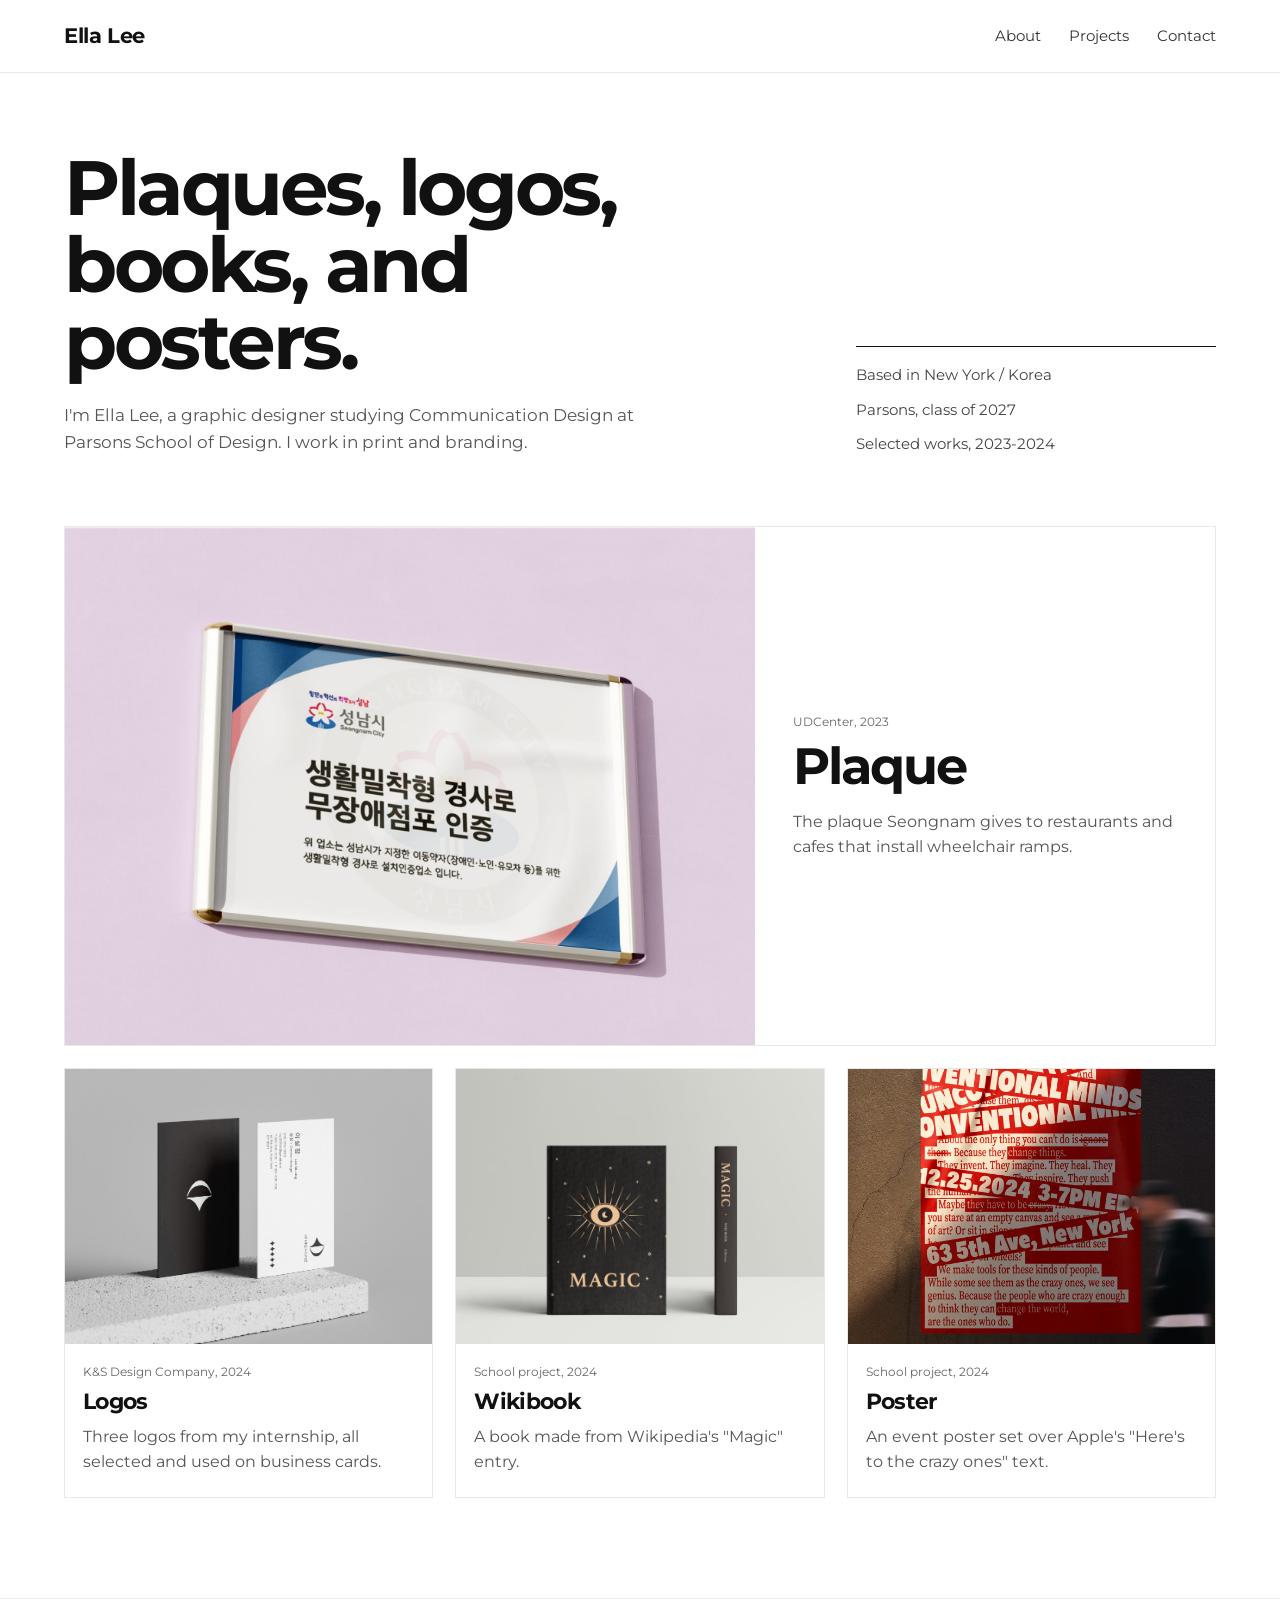
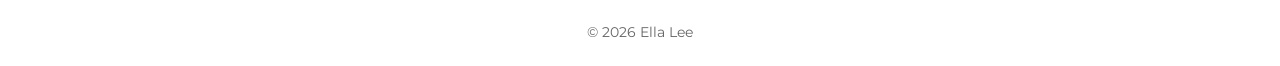
==== index.html @ b012d330 "Publish Ella Lee portfolio Co-Authored-By: Claude Opus 5.5 <noreply@anthropic.com>" ====
<!DOCTYPE html>
<html lang="en">
<head>
  <meta charset="UTF-8">
  <meta name="viewport" content="width=device-width, initial-scale=1">
  <title>Ella Lee, Graphic Designer</title>
  <meta name="description" content="Ella Lee is a graphic designer working in print and branding, studying Communication Design at Parsons School of Design.">
  <link href="https://fonts.googleapis.com/css?family=Montserrat:400,700&display=swap" rel="stylesheet">
  <link href="style.css" rel="stylesheet">
</head>
<body>
  <nav>
    <div class="container">
      <a class="logo" href="index.html">Ella Lee</a>
      <ul>
        <li><a href="about.html">About</a></li>
        <li><a href="index.html">Projects</a></li>
        <li><a href="contact.html">Contact</a></li>
      </ul>
    </div>
  </nav>
  <main>
    <section class="hero">
      <div class="container hero-inner">
        <div>
          <h1>Plaques, logos, books, and posters.</h1>
          <p>I'm Ella Lee, a graphic designer studying Communication Design at Parsons School of Design. I work in print and branding.</p>
        </div>
        <div class="hero-meta">
          <div>Based in New York / Korea</div>
          <div>Parsons, class of 2027</div>
          <div>Selected works, 2023-2024</div>
        </div>
      </div>
    </section>
    <section>
      <div class="container">
        <a class="featured-card" href="Signboard.html">
          <img src="images/plaque-mockup.jpg" alt="Framed Seongnam City accessibility plaque on a wall">
          <div class="featured-content">
            <span class="category">UDCenter, 2023</span>
            <h2>Plaque</h2>
            <p>The plaque Seongnam gives to restaurants and cafes that install wheelchair ramps.</p>
          </div>
        </a>
        <div class="project-grid">
          <a class="project-card" href="logos.html">
            <img src="images/business-cards.jpg" alt="Business card mockup with the Haedam logo" loading="lazy">
            <div class="project-info">
              <span class="category">K&amp;S Design Company, 2024</span>
              <h2>Logos</h2>
              <p>Three logos from my internship, all selected and used on business cards.</p>
            </div>
          </a>
          <a class="project-card" href="book1.html">
            <img src="images/book-hero.jpg" alt="Black hardcover book titled Magic with a gold eye on the cover" loading="lazy">
            <div class="project-info">
              <span class="category">School project, 2024</span>
              <h2>Wikibook</h2>
              <p>A book made from Wikipedia's "Magic" entry.</p>
            </div>
          </a>
          <a class="project-card" href="poster1.html">
            <img src="images/poster-mockup.jpg" alt="Red and white Unconventional Minds poster on a wall" loading="lazy">
            <div class="project-info">
              <span class="category">School project, 2024</span>
              <h2>Poster</h2>
              <p>An event poster set over Apple's "Here's to the crazy ones" text.</p>
            </div>
          </a>
        </div>
      </div>
    </section>
  </main>
  <footer>
    <div class="container">&copy; 2026 Ella Lee</div>
  </footer>
</body>
</html>
---- style.css ----
* { margin: 0; padding: 0; box-sizing: border-box; }
body { font-family: 'Montserrat', sans-serif; color: #111; background: #fff; line-height: 1.6; min-height: 100vh; display: flex; flex-direction: column; }
main { flex: 1; }
a { color: inherit; text-decoration: none; }
a:focus-visible { outline: 2px solid #111; outline-offset: 4px; }
img { display: block; width: 100%; height: auto; }
.container { width: 90%; max-width: 1440px; margin: 0 auto; }

/* nav */
nav { position: fixed; top: 0; left: 0; width: 100%; background: rgba(255,255,255,.94); backdrop-filter: blur(10px); border-bottom: 1px solid #eaeaea; z-index: 10; }
nav .container { display: flex; justify-content: space-between; align-items: center; min-height: 72px; }
.logo { font-size: 1.3rem; font-weight: 700; letter-spacing: -.02em; }
nav ul { list-style: none; display: flex; gap: 28px; }
nav ul a { font-size: .95rem; color: #333; }
nav ul a:hover { opacity: .55; }

/* home */
.hero { padding: 150px 0 70px; }
.hero-inner { display: grid; grid-template-columns: 1.15fr .85fr; gap: 40px; align-items: end; }
h1 { font-size: clamp(2.5rem, 6vw, 5.5rem); line-height: 1; letter-spacing: -.045em; }
.hero p { max-width: 640px; margin-top: 22px; font-size: 1.05rem; color: #555; }
.hero-meta { justify-self: end; width: 100%; max-width: 360px; border-top: 1px solid #111; padding-top: 16px; display: grid; gap: 10px; color: #444; font-size: .95rem; }
.featured-card, .project-card { border: 1px solid #e8e8e8; overflow: hidden; }
.featured-card { display: grid; grid-template-columns: 1.2fr .8fr; margin-bottom: 22px; }
.featured-card img { height: 100%; min-height: 480px; object-fit: cover; }
.featured-content { padding: 44px 38px; display: flex; flex-direction: column; justify-content: center; }
.project-grid { display: grid; grid-template-columns: repeat(3, minmax(0, 1fr)); gap: 22px; padding-bottom: 100px; }
.project-card img { aspect-ratio: 4 / 3; object-fit: cover; }
.project-info { padding: 18px 18px 22px; }
.category { display: block; font-size: .78rem; color: #666; margin-bottom: 8px; }
.featured-content h2 { font-size: clamp(2rem, 4vw, 3.3rem); line-height: 1; letter-spacing: -.04em; margin-bottom: 18px; }
.project-info h2 { font-size: 1.35rem; line-height: 1.1; letter-spacing: -.03em; margin-bottom: 10px; }
.featured-content p, .project-info p { color: #555; }
.featured-card:hover h2, .project-card:hover h2 { text-decoration: underline; text-underline-offset: .15em; text-decoration-thickness: 2px; }

/* inner pages */
.page { padding: 140px 0 90px; }
.page h1 { font-size: clamp(2.4rem, 5vw, 4rem); margin-bottom: 32px; }
.narrow { max-width: 900px; }
.project-body { display: grid; grid-template-columns: 2fr 1fr; gap: 60px; align-items: start; margin: 48px 0; }
.project-body p { max-width: 65ch; }
.project-body p + p { margin-top: 1.1em; }
.details { border-top: 1px solid #111; padding-top: 16px; display: grid; grid-template-columns: 80px 1fr; gap: 8px; }
.details dt { font-weight: 700; }
.gallery { display: grid; gap: 22px; }
.gallery.two { grid-template-columns: repeat(2, minmax(0, 1fr)); align-items: start; }
figcaption { font-size: .9rem; color: #666; margin-top: 8px; }
.framed { border: 1px solid #e8e8e8; }

/* about, contact */
.about { display: grid; grid-template-columns: minmax(0, 360px) minmax(0, 1fr); gap: 60px; align-items: start; }
.about img { aspect-ratio: 4 / 5; object-fit: cover; }
.bio { max-width: 62ch; font-size: 1.05rem; }
.bio p + p { margin-top: 1.1em; }
.text-link { text-decoration: underline; text-underline-offset: .2em; overflow-wrap: anywhere; }
.email { font-size: clamp(1.15rem, 3.4vw, 2.2rem); font-weight: 700; }

footer { border-top: 1px solid #ececec; padding: 22px 0; text-align: center; font-size: .9rem; color: #666; }

@media (max-width: 1024px) {
  .hero-inner, .featured-card { grid-template-columns: 1fr; }
  .featured-card img { min-height: 0; max-height: 480px; }
  .hero-meta { justify-self: start; }
}

@media (max-width: 768px) {
  nav ul { gap: 16px; }
  nav ul a { font-size: .88rem; }
  .logo { font-size: 1.1rem; }
  .hero { padding: 120px 0 50px; }
  .page { padding: 112px 0 60px; }
  .project-grid, .project-body, .about, .gallery.two { grid-template-columns: 1fr; }
  .project-body { gap: 32px; }
  .featured-content { padding: 28px 22px; }
}
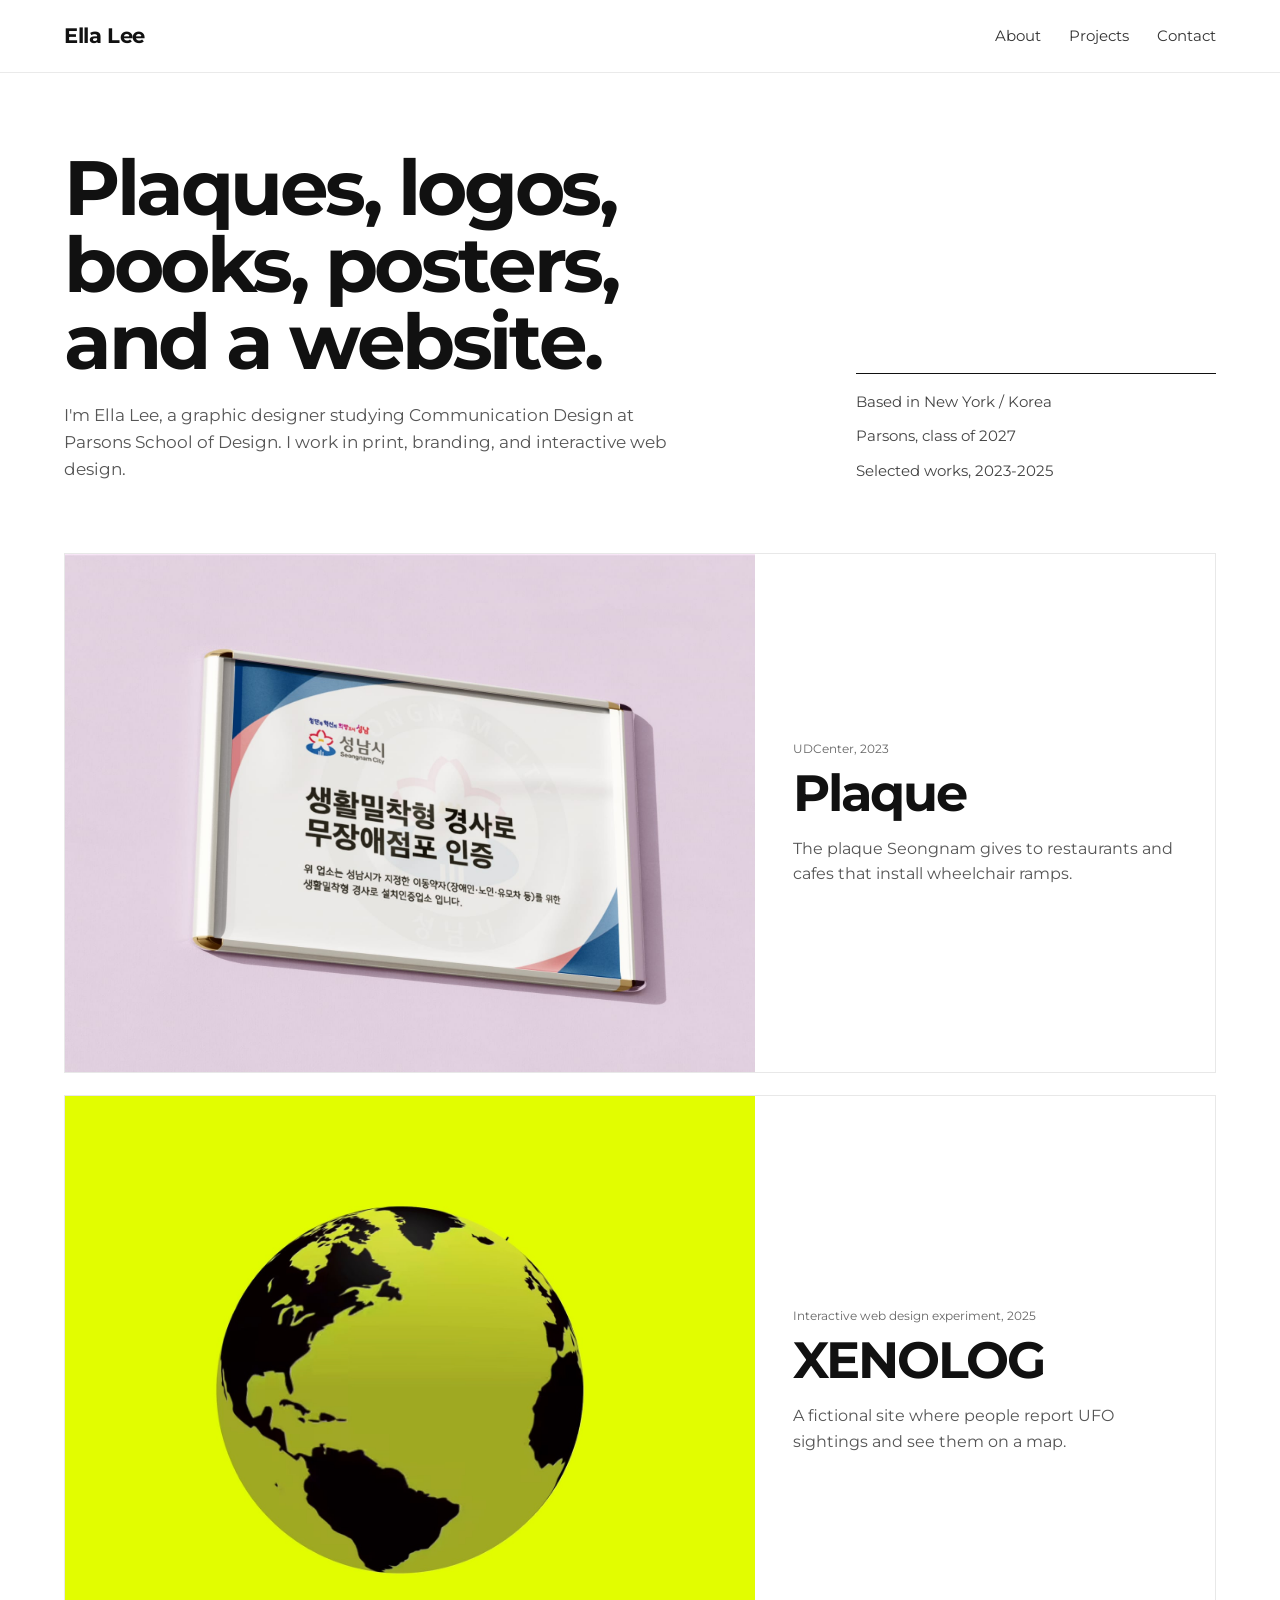
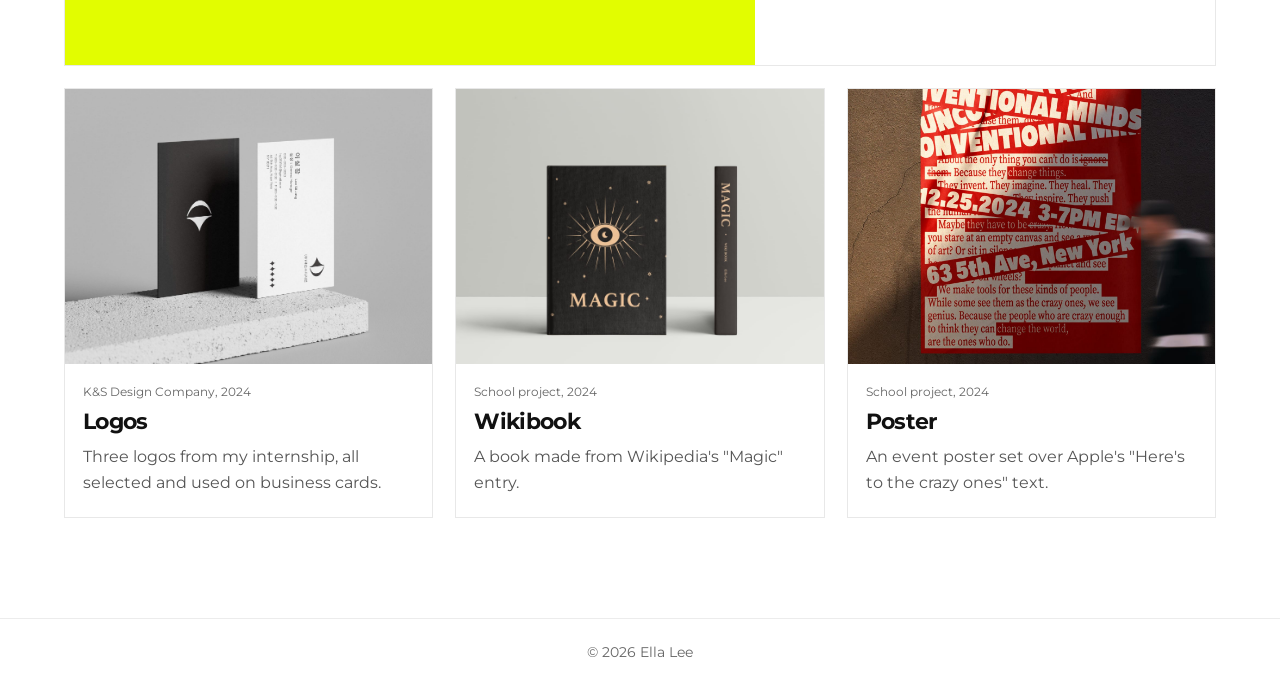
==== commit 19cd998f: "Add XENOLOG project page and demo Co-Authored-By: Claude Opus 5.5 <noreply@anthropic.com>" ====
--- a/index.html
+++ b/index.html
@@ -4,7 +4,7 @@
   <meta charset="UTF-8">
   <meta name="viewport" content="width=device-width, initial-scale=1">
   <title>Ella Lee, Graphic Designer</title>
-  <meta name="description" content="Ella Lee is a graphic designer working in print and branding, studying Communication Design at Parsons School of Design.">
+  <meta name="description" content="Ella Lee is a graphic designer working in print, branding, and interactive web design, studying Communication Design at Parsons School of Design.">
   <link href="https://fonts.googleapis.com/css?family=Montserrat:400,700&display=swap" rel="stylesheet">
   <link href="style.css" rel="stylesheet">
 </head>
@@ -23,13 +23,13 @@
     <section class="hero">
       <div class="container hero-inner">
         <div>
-          <h1>Plaques, logos, books, and posters.</h1>
-          <p>I'm Ella Lee, a graphic designer studying Communication Design at Parsons School of Design. I work in print and branding.</p>
+          <h1>Plaques, logos, books, posters, and a website.</h1>
+          <p>I'm Ella Lee, a graphic designer studying Communication Design at Parsons School of Design. I work in print, branding, and interactive web design.</p>
         </div>
         <div class="hero-meta">
           <div>Based in New York / Korea</div>
           <div>Parsons, class of 2027</div>
-          <div>Selected works, 2023-2024</div>
+          <div>Selected works, 2023-2025</div>
         </div>
       </div>
     </section>
@@ -41,6 +41,14 @@
             <span class="category">UDCenter, 2023</span>
             <h2>Plaque</h2>
             <p>The plaque Seongnam gives to restaurants and cafes that install wheelchair ramps.</p>
+          </div>
+        </a>
+        <a class="featured-card" href="xenolog.html">
+          <img src="images/xenolog-card.jpg" alt="XENOLOG globe, black on bright yellow" loading="lazy">
+          <div class="featured-content">
+            <span class="category">Interactive web design experiment, 2025</span>
+            <h2>XENOLOG</h2>
+            <p>A fictional site where people report UFO sightings and see them on a map.</p>
           </div>
         </a>
         <div class="project-grid">
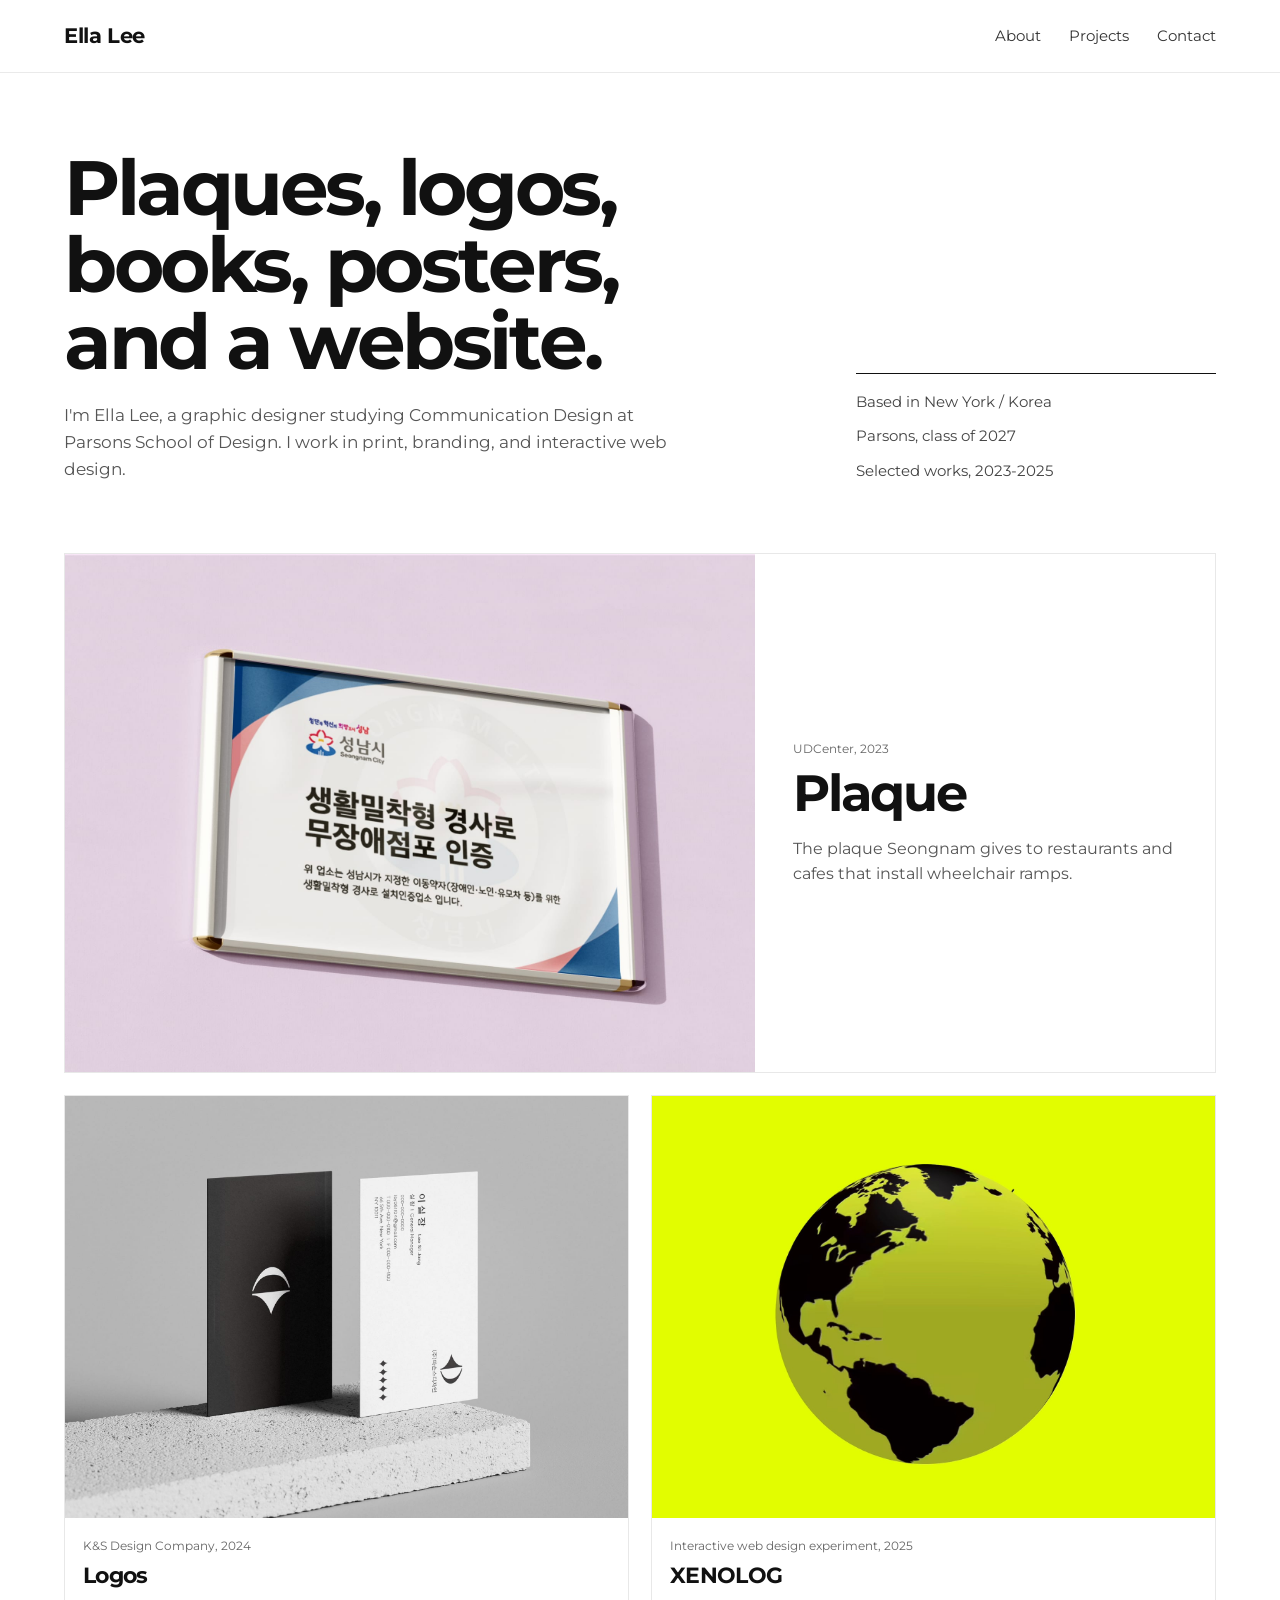
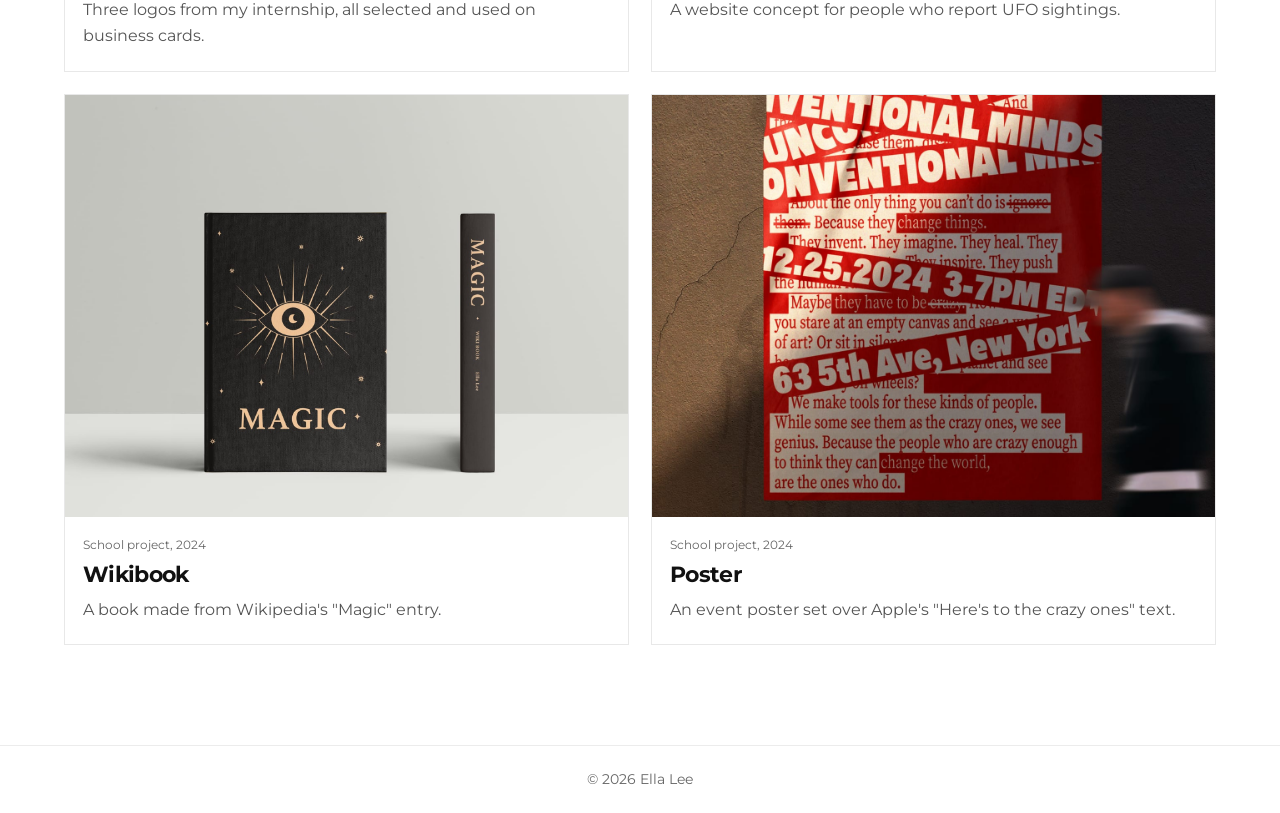
==== commit a0afd299: "Rewrite XENOLOG page and remove demo Co-Authored-By: Claude Opus 5.5 <noreply@anthropic.com>" ====
--- a/index.html
+++ b/index.html
@@ -43,14 +43,6 @@
             <p>The plaque Seongnam gives to restaurants and cafes that install wheelchair ramps.</p>
           </div>
         </a>
-        <a class="featured-card" href="xenolog.html">
-          <img src="images/xenolog-card.jpg" alt="XENOLOG globe, black on bright yellow" loading="lazy">
-          <div class="featured-content">
-            <span class="category">Interactive web design experiment, 2025</span>
-            <h2>XENOLOG</h2>
-            <p>A fictional site where people report UFO sightings and see them on a map.</p>
-          </div>
-        </a>
         <div class="project-grid">
           <a class="project-card" href="logos.html">
             <img src="images/business-cards.jpg" alt="Business card mockup with the Haedam logo" loading="lazy">
@@ -58,6 +50,14 @@
               <span class="category">K&amp;S Design Company, 2024</span>
               <h2>Logos</h2>
               <p>Three logos from my internship, all selected and used on business cards.</p>
+            </div>
+          </a>
+          <a class="project-card" href="xenolog.html">
+            <img src="images/xenolog-card.jpg" alt="XENOLOG globe, black on bright yellow" loading="lazy">
+            <div class="project-info">
+              <span class="category">Interactive web design experiment, 2025</span>
+              <h2>XENOLOG</h2>
+              <p>A website concept for people who report UFO sightings.</p>
             </div>
           </a>
           <a class="project-card" href="book1.html">
--- a/style.css
+++ b/style.css
@@ -3,7 +3,7 @@
 main { flex: 1; }
 a { color: inherit; text-decoration: none; }
 a:focus-visible { outline: 2px solid #111; outline-offset: 4px; }
-img { display: block; width: 100%; height: auto; }
+img, video { display: block; width: 100%; height: auto; }
 .container { width: 90%; max-width: 1440px; margin: 0 auto; }
 
 /* nav */
@@ -24,7 +24,7 @@
 .featured-card { display: grid; grid-template-columns: 1.2fr .8fr; margin-bottom: 22px; }
 .featured-card img { height: 100%; min-height: 480px; object-fit: cover; }
 .featured-content { padding: 44px 38px; display: flex; flex-direction: column; justify-content: center; }
-.project-grid { display: grid; grid-template-columns: repeat(3, minmax(0, 1fr)); gap: 22px; padding-bottom: 100px; }
+.project-grid { display: grid; grid-template-columns: repeat(2, minmax(0, 1fr)); gap: 22px; padding-bottom: 100px; }
 .project-card img { aspect-ratio: 4 / 3; object-fit: cover; }
 .project-info { padding: 18px 18px 22px; }
 .category { display: block; font-size: .78rem; color: #666; margin-bottom: 8px; }
@@ -45,6 +45,8 @@
 .gallery { display: grid; gap: 22px; }
 .gallery.two { grid-template-columns: repeat(2, minmax(0, 1fr)); align-items: start; }
 figcaption { font-size: .9rem; color: #666; margin-top: 8px; }
+.gallery.three { grid-template-columns: repeat(3, minmax(0, 1fr)); align-items: start; }
+.gallery.three img, .gallery.three video { aspect-ratio: 3 / 2; object-fit: cover; }
 .framed { border: 1px solid #e8e8e8; }
 
 /* about, contact */
@@ -69,7 +71,7 @@
   .logo { font-size: 1.1rem; }
   .hero { padding: 120px 0 50px; }
   .page { padding: 112px 0 60px; }
-  .project-grid, .project-body, .about, .gallery.two { grid-template-columns: 1fr; }
+  .project-grid, .project-body, .about, .gallery.two, .gallery.three { grid-template-columns: 1fr; }
   .project-body { gap: 32px; }
   .featured-content { padding: 28px 22px; }
 }
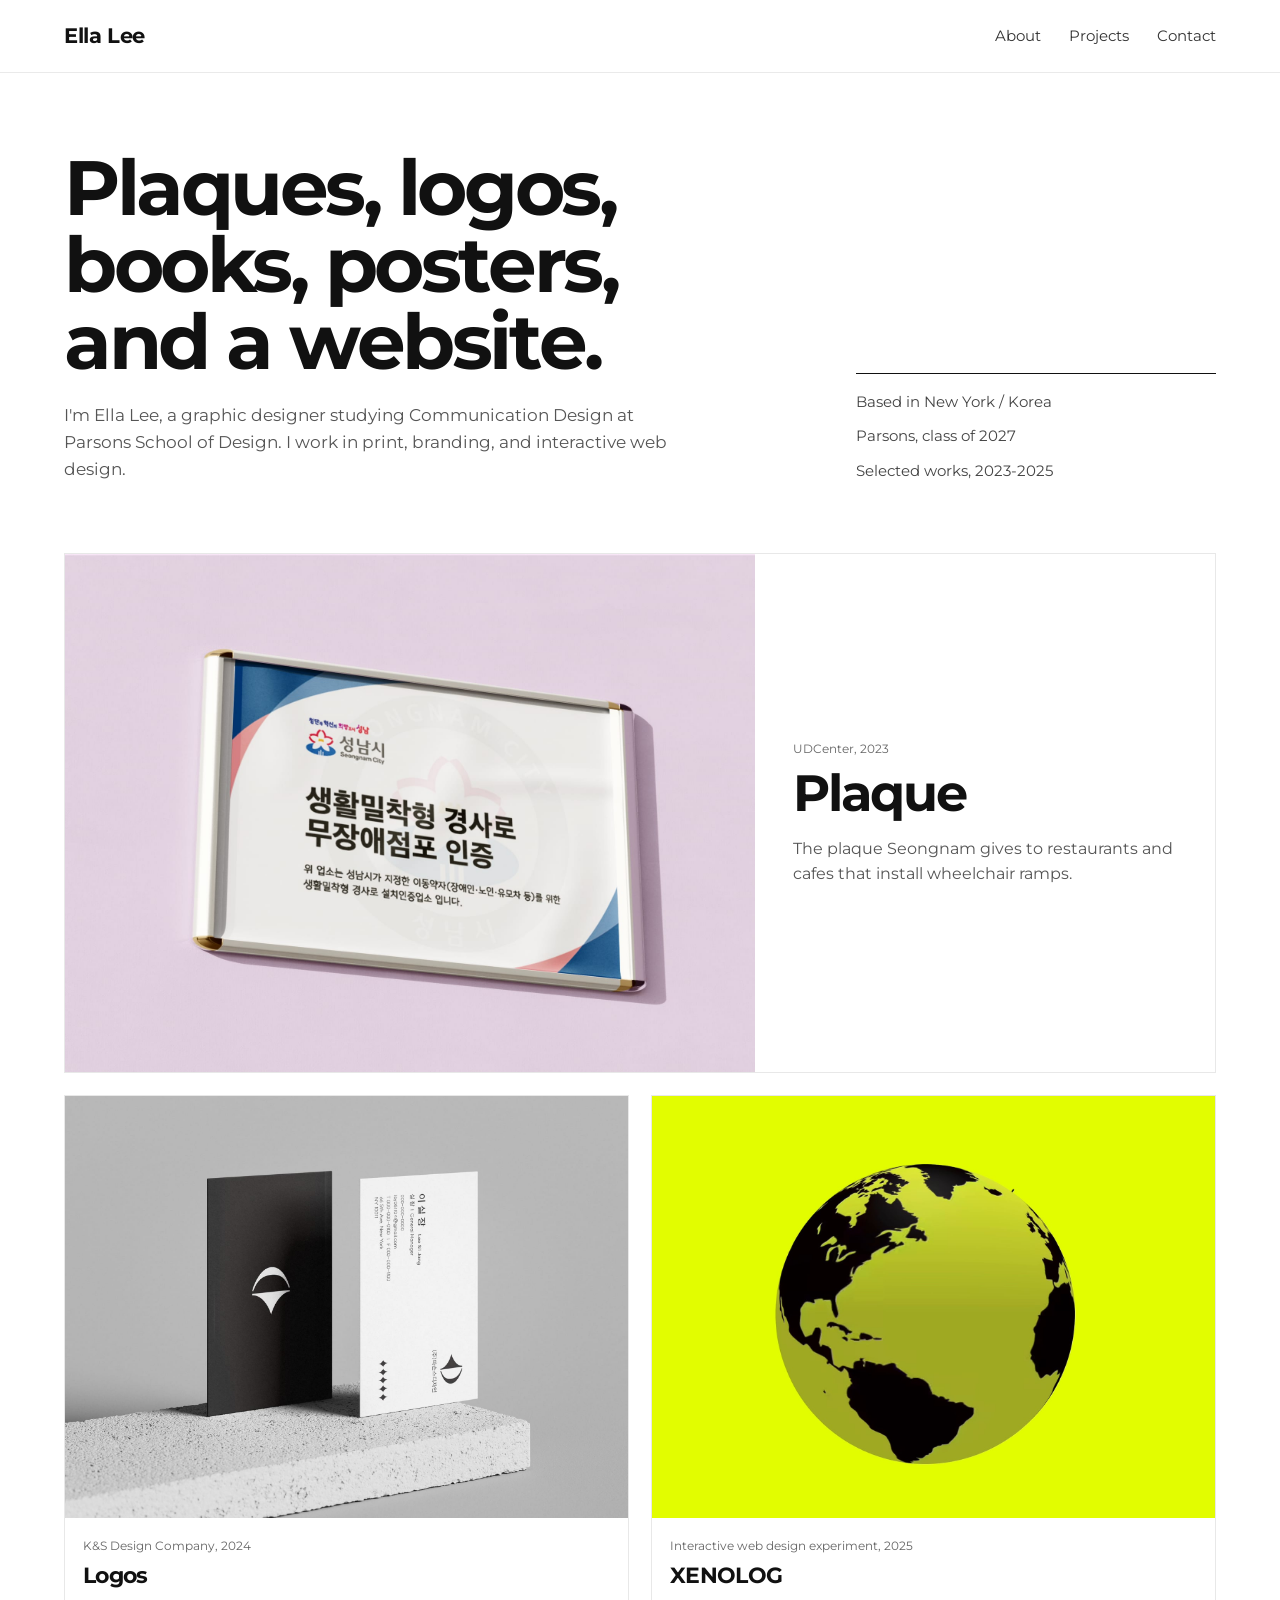
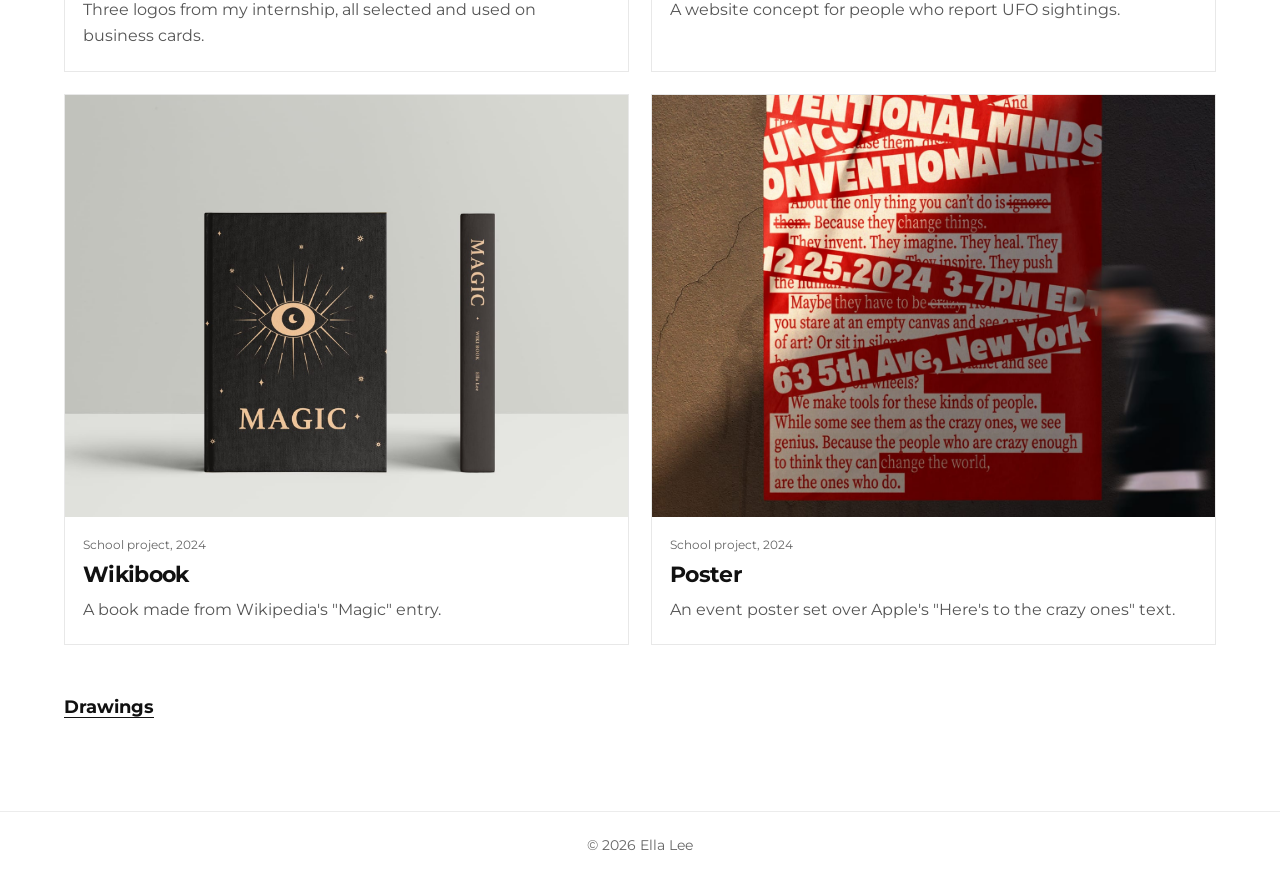
==== commit 021e814e: "Add drawings page Co-Authored-By: Claude Opus 5.5 <noreply@anthropic.com>" ====
--- a/index.html
+++ b/index.html
@@ -77,6 +77,7 @@
             </div>
           </a>
         </div>
+        <a class="more-link" href="drawings.html">Drawings</a>
       </div>
     </section>
   </main>
--- a/style.css
+++ b/style.css
@@ -24,7 +24,7 @@
 .featured-card { display: grid; grid-template-columns: 1.2fr .8fr; margin-bottom: 22px; }
 .featured-card img { height: 100%; min-height: 480px; object-fit: cover; }
 .featured-content { padding: 44px 38px; display: flex; flex-direction: column; justify-content: center; }
-.project-grid { display: grid; grid-template-columns: repeat(2, minmax(0, 1fr)); gap: 22px; padding-bottom: 100px; }
+.project-grid { display: grid; grid-template-columns: repeat(2, minmax(0, 1fr)); gap: 22px; padding-bottom: 48px; }
 .project-card img { aspect-ratio: 4 / 3; object-fit: cover; }
 .project-info { padding: 18px 18px 22px; }
 .category { display: block; font-size: .78rem; color: #666; margin-bottom: 8px; }
@@ -32,6 +32,8 @@
 .project-info h2 { font-size: 1.35rem; line-height: 1.1; letter-spacing: -.03em; margin-bottom: 10px; }
 .featured-content p, .project-info p { color: #555; }
 .featured-card:hover h2, .project-card:hover h2 { text-decoration: underline; text-underline-offset: .15em; text-decoration-thickness: 2px; }
+
+.more-link { display: inline-block; margin-bottom: 90px; font-size: 1.1rem; font-weight: 700; text-decoration: underline; text-underline-offset: .25em; }
 
 /* inner pages */
 .page { padding: 140px 0 90px; }
@@ -47,6 +49,9 @@
 figcaption { font-size: .9rem; color: #666; margin-top: 8px; }
 .gallery.three { grid-template-columns: repeat(3, minmax(0, 1fr)); align-items: start; }
 .gallery.three img, .gallery.three video { aspect-ratio: 3 / 2; object-fit: cover; }
+.drawings { gap: 48px 22px; }
+.drawings figcaption { max-width: 60ch; }
+.drawings strong { color: #111; }
 .framed { border: 1px solid #e8e8e8; }
 
 /* about, contact */
